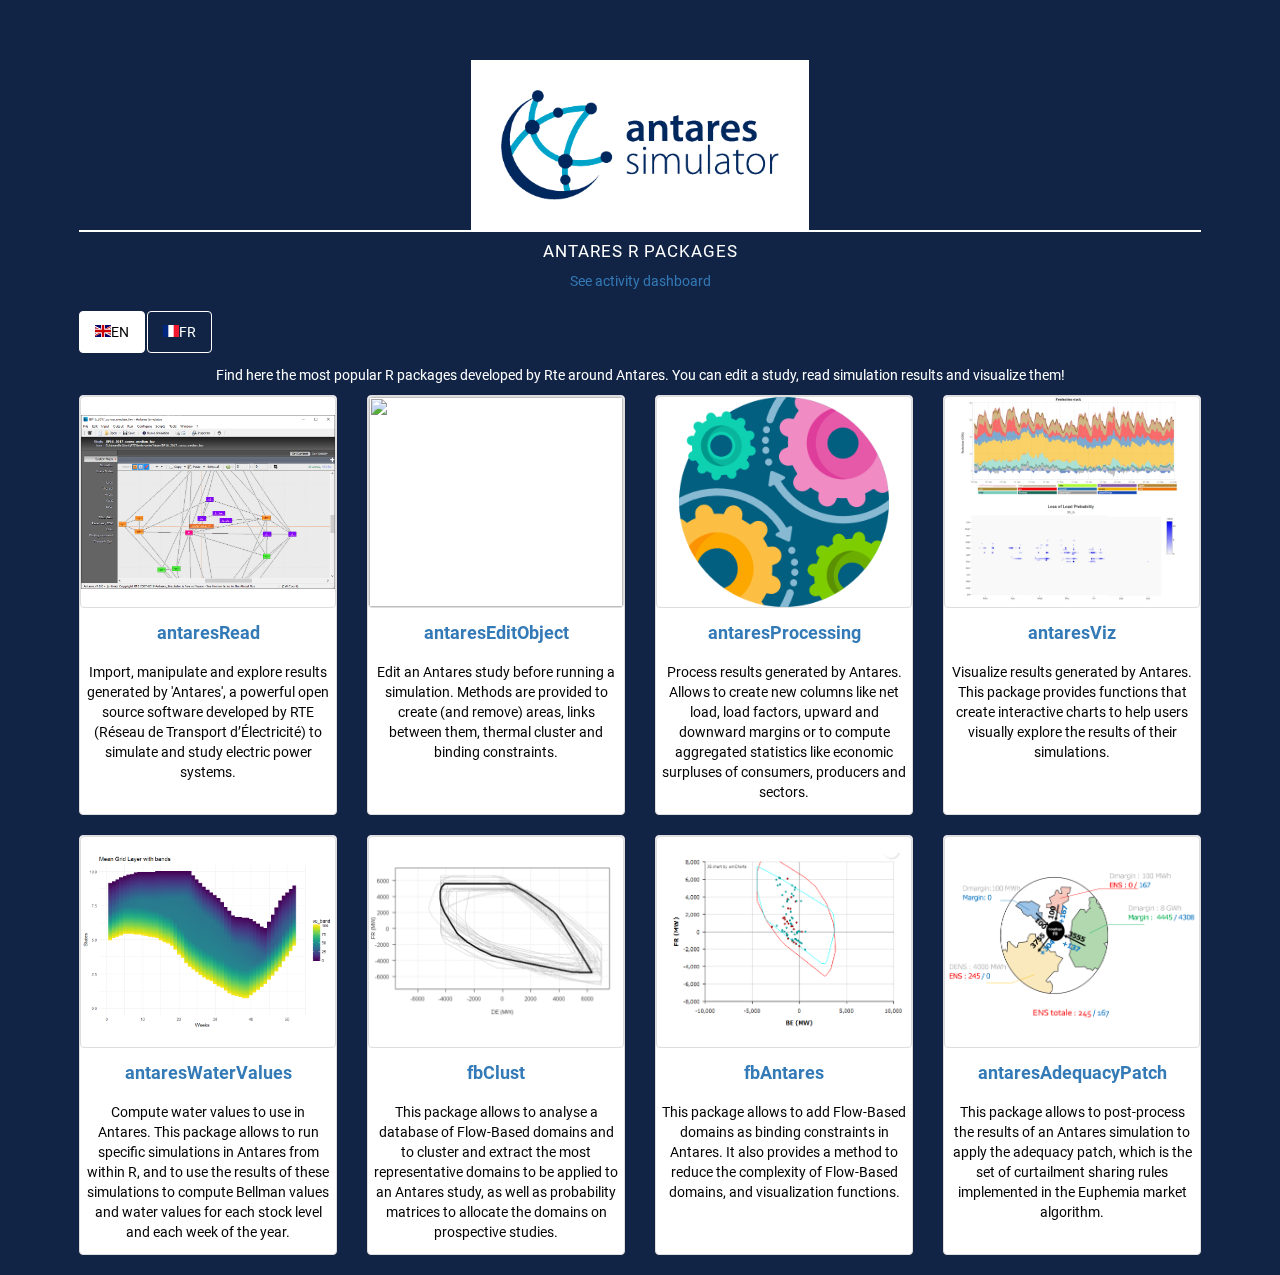
==== docs/index.html @ cfc81ed7 "add param yml to change output dire site + all site content" ====
<!DOCTYPE html>

<html>

<head>

<meta charset="utf-8" />
<meta name="generator" content="pandoc" />
<meta http-equiv="X-UA-Compatible" content="IE=EDGE" />




<title>Packages R Antares</title>

<script src="site_libs/header-attrs-2.26/header-attrs.js"></script>
<script src="site_libs/jquery-3.6.0/jquery-3.6.0.min.js"></script>
<meta name="viewport" content="width=device-width, initial-scale=1" />
<link href="site_libs/bootstrap-3.3.5/css/bootstrap.min.css" rel="stylesheet" />
<script src="site_libs/bootstrap-3.3.5/js/bootstrap.min.js"></script>
<script src="site_libs/bootstrap-3.3.5/shim/html5shiv.min.js"></script>
<script src="site_libs/bootstrap-3.3.5/shim/respond.min.js"></script>
<style>h1 {font-size: 34px;}
       h1.title {font-size: 38px;}
       h2 {font-size: 30px;}
       h3 {font-size: 24px;}
       h4 {font-size: 18px;}
       h5 {font-size: 16px;}
       h6 {font-size: 12px;}
       code {color: inherit; background-color: rgba(0, 0, 0, 0.04);}
       pre:not([class]) { background-color: white }</style>
<script src="site_libs/navigation-1.1/tabsets.js"></script>
<link href="site_libs/highlightjs-9.12.0/default.css" rel="stylesheet" />
<script src="site_libs/highlightjs-9.12.0/highlight.js"></script>
<link href="site_libs/roboto-0.2.0/css/roboto.css" rel="stylesheet" />
<script src="site_libs/htmlwidgets-1.6.4/htmlwidgets.js"></script>
<link href="site_libs/particlesjs-2.0.0/particles.css" rel="stylesheet" />
<script src="site_libs/particlesjs-2.0.0/particles.min.js"></script>
<script src="site_libs/particles-binding-0.1.1/particles.js"></script>

<style type="text/css">
  code{white-space: pre-wrap;}
  span.smallcaps{font-variant: small-caps;}
  span.underline{text-decoration: underline;}
  div.column{display: inline-block; vertical-align: top; width: 50%;}
  div.hanging-indent{margin-left: 1.5em; text-indent: -1.5em;}
  ul.task-list{list-style: none;}
    </style>

<style type="text/css">code{white-space: pre;}</style>
<script type="text/javascript">
if (window.hljs) {
  hljs.configure({languages: []});
  hljs.initHighlightingOnLoad();
  if (document.readyState && document.readyState === "complete") {
    window.setTimeout(function() { hljs.initHighlighting(); }, 0);
  }
}
</script>









<style type = "text/css">
.main-container {
  max-width: 940px;
  margin-left: auto;
  margin-right: auto;
}
img {
  max-width:100%;
}
.tabbed-pane {
  padding-top: 12px;
}
.html-widget {
  margin-bottom: 20px;
}
button.code-folding-btn:focus {
  outline: none;
}
summary {
  display: list-item;
}
details > summary > p:only-child {
  display: inline;
}
pre code {
  padding: 0;
}
</style>



<!-- tabsets -->

<style type="text/css">
.tabset-dropdown > .nav-tabs {
  display: inline-table;
  max-height: 500px;
  min-height: 44px;
  overflow-y: auto;
  border: 1px solid #ddd;
  border-radius: 4px;
}

.tabset-dropdown > .nav-tabs > li.active:before, .tabset-dropdown > .nav-tabs.nav-tabs-open:before {
  content: "\e259";
  font-family: 'Glyphicons Halflings';
  display: inline-block;
  padding: 10px;
  border-right: 1px solid #ddd;
}

.tabset-dropdown > .nav-tabs.nav-tabs-open > li.active:before {
  content: "\e258";
  font-family: 'Glyphicons Halflings';
  border: none;
}

.tabset-dropdown > .nav-tabs > li.active {
  display: block;
}

.tabset-dropdown > .nav-tabs > li > a,
.tabset-dropdown > .nav-tabs > li > a:focus,
.tabset-dropdown > .nav-tabs > li > a:hover {
  border: none;
  display: inline-block;
  border-radius: 4px;
  background-color: transparent;
}

.tabset-dropdown > .nav-tabs.nav-tabs-open > li {
  display: block;
  float: none;
}

.tabset-dropdown > .nav-tabs > li {
  display: none;
}
</style>

<!-- code folding -->




</head>

<body>


<div class="container-fluid main-container">




<div id="header">




</div>


<style type="text/css">
body {
  /*font-family: Georgia, "Times New Roman", Times, serif !important;*/
  /*font-family: 'Roboto', sans-serif !important;*/
  /*font: normal normal bold 55px/1.4em raleway,sans-serif;*/
  background-color: #112446 !important;
  color: #FFF !important;
}

.main-container {
  top: 15px;
  width:90% !important;
  max-width: 1400px !important;
  margin: 0 auto;
}


.logo {
  display: block;
  background: white;
  padding: 30px;
  height: 170px;
  margin-left: auto;
  margin-right: auto;
  margin-top: 60px;
}

.logo-xs {
  display: block;
  background: white;
  padding: 30px;
  height: 110px;
  margin-left: auto;
  margin-right: auto;
  margin-top: 30px;
}

.title {
  text-align: center;
  font-weight:bold;
  border-top: 2px solid white;
  margin-top: 0;
  text-transform: uppercase;
  font-size: 17px;
  padding-top: 10px;
  letter-spacing: 1px;
  font-weight: 400;
}

.thumbnail-content {
  color: #000;
  padding: 5px;
  text-align: center;
}

.thumbnail-title {
  padding: 5px;
  text-align: center;
}

.thumbnail {
  position: relative;
  padding: 0px;
  margin-bottom: 20px;
  overflow: auto;
}

.thumbnail img {
  width: 100%;
  height: 210px;
  object-fit: contain;
}

.nav-pills>li.active>a, .nav-pills>li.active>a:focus, .nav-pills>li.active>a:hover {
  color: #000;
  background-color: #FFF;
}

.nav-pills>li>a {
  border-radius: 4px;
  color: #FFF;
  border: 1px solid #FFF;
}

.nav>li>a:focus, .nav>li>a:hover {
  color: #000;
}

</style>
<a href="https://antares-simulator.org/" target = "_blank">
<img src="images/antares-logo.png" class="logo hidden-xs"></img>
<img src="images/antares-logo.png" class="logo-xs visible-xs-block"></img>
</a>
<h2 class="title">
Antares R packages
</h2>
<p style="text-align: center;">
<!-- <a href="https://rte-antares-rpackage.github.io/rPackagesRte/dashboard.html" style="color: #FFF;"> -->
<a href="dashboard.html">See activity dashboard</a>
<!-- See activity dashboard --> </a>
</p>
<style>body {font-family: 'Roboto', sans-serif;}</style>
<div id="htmlwidget-51f624d1ab139cd00fb8" style="width:672px;height:0px;" class="particles html-widget"></div>
<script type="application/json" data-for="htmlwidget-51f624d1ab139cd00fb8">{"x":{"config":{"particles":{"number":{"value":80,"density":{"enable":true,"value_area":800}},"color":{"value":"#ff9800"},"shape":{"type":"circle","stroke":{"width":0,"color":"#000000"},"polygon":{"nb_sides":5},"image":{"src":"img/github.svg","width":100,"height":100}},"opacity":{"value":1,"random":false,"anim":{"enable":false,"speed":1,"opacity_min":0.1,"sync":false}},"size":{"value":5,"random":true,"anim":{"enable":false,"speed":40,"size_min":0.1,"sync":false}},"line_linked":{"enable":true,"distance":150,"color":"#ff9800","opacity":1,"width":1},"move":{"enable":true,"speed":6,"direction":"none","random":false,"straight":false,"out_mode":"out","bounce":false,"attract":{"enable":false,"rotateX":600,"rotateY":1200}}},"interactivity":{"detect_on":"canvas","events":{"onhover":{"enable":true,"mode":"repulse"},"onclick":{"enable":true,"mode":"push"},"resize":true}},"modes":{"grab":{"distance":400,"line_linked":{"opacity":1}},"bubble":{"distance":400,"size":40,"duration":2,"opacity":8,"speed":3},"repulse":{"distance":200,"duration":0.4},"push":{"particles_nb":4},"remove":{"particles_nb":2}},"retina_detect":true},"target_id":null,"timeout":1000},"evals":[],"jsHooks":[]}</script>
<div id="section"
class="section level1 tabset tabset-fade tabset-pills">
<h1 class="tabset tabset-fade tabset-pills"></h1>
<div id="en" class="section level2">
<h2><span>
<img src="assets/flags/gb.svg" width="16" height="12" style="vertical-align: 0px;"/>EN</span></h2>
<p style="text-align: center; color: #FFF;">
Find here the most popular R packages developed by Rte around Antares.
You can edit a study, read simulation results and visualize them!
</p>
<div class="row">
<div class="col-sm-3">
<div class="thumbnail" style="height: 420px;">
<a href="https://rte-antares-rpackage.github.io/antaresRead/index.html" target="_blank" class="thumbnail" style="margin-bottom: 5px">
<div class="item-image" style="text-align: center;">
<img src="images/antaresRead.png"/>
</div>
</a>
<h4 class="thumbnail-title">
<b>
<a href="https://rte-antares-rpackage.github.io/antaresRead/index.html" target="_blank">antaresRead</a>
</b>
</h4>
<div class="thumbnail-content">Import, manipulate and explore results generated by 'Antares', a powerful open source software developed by RTE (Réseau de Transport d’Électricité) to simulate and study electric power systems.</div>
</div>
</div>
<div class="col-sm-3">
<div class="thumbnail" style="height: 420px;">
<a href="https://rte-antares-rpackage.github.io/antaresEditObject/index.html" target="_blank" class="thumbnail" style="margin-bottom: 5px">
<div class="item-image" style="text-align: center;">
<img src="images/antaresEditObject.png"/>
</div>
</a>
<h4 class="thumbnail-title">
<b>
<a href="https://rte-antares-rpackage.github.io/antaresEditObject/index.html" target="_blank">antaresEditObject</a>
</b>
</h4>
<div class="thumbnail-content">Edit an Antares study before running a simulation. Methods are provided to create (and remove) areas, links between them, thermal cluster and binding constraints.</div>
</div>
</div>
<div class="col-sm-3">
<div class="thumbnail" style="height: 420px;">
<a href="https://github.com/rte-antares-rpackage/antaresProcessing" target="_blank" class="thumbnail" style="margin-bottom: 5px">
<div class="item-image" style="text-align: center;">
<img src="images/gears.png"/>
</div>
</a>
<h4 class="thumbnail-title">
<b>
<a href="https://github.com/rte-antares-rpackage/antaresProcessing" target="_blank">antaresProcessing</a>
</b>
</h4>
<div class="thumbnail-content">Process results generated by Antares. Allows to create new columns like net load, load factors, upward and downward margins or to compute aggregated statistics like economic surpluses of consumers, producers and sectors.</div>
</div>
</div>
<div class="col-sm-3">
<div class="thumbnail" style="height: 420px;">
<a href="https://rte-antares-rpackage.github.io/antaresViz/index.html" target="_blank" class="thumbnail" style="margin-bottom: 5px">
<div class="item-image" style="text-align: center;">
<img src="images/antaresViz.jpg"/>
</div>
</a>
<h4 class="thumbnail-title">
<b>
<a href="https://rte-antares-rpackage.github.io/antaresViz/index.html" target="_blank">antaresViz</a>
</b>
</h4>
<div class="thumbnail-content">Visualize results generated by Antares. This package provides functions that create interactive charts to help users visually explore the results of their simulations.</div>
</div>
</div>
<div class="col-sm-3">
<div class="thumbnail" style="height: 420px;">
<a href="https://github.com/rte-antares-rpackage/antaresWaterValues" target="_blank" class="thumbnail" style="margin-bottom: 5px">
<div class="item-image" style="text-align: center;">
<img src="images/antaresWaterValues.png"/>
</div>
</a>
<h4 class="thumbnail-title">
<b>
<a href="https://github.com/rte-antares-rpackage/antaresWaterValues" target="_blank">antaresWaterValues</a>
</b>
</h4>
<div class="thumbnail-content">Compute water values to use in Antares. This package allows to run specific simulations in Antares from within R, and to use the results of these simulations to compute Bellman values and water values for each stock level and each week of the year.</div>
</div>
</div>
<div class="col-sm-3">
<div class="thumbnail" style="height: 420px;">
<a href="https://github.com/rte-antares-rpackage/fbClust" target="_blank" class="thumbnail" style="margin-bottom: 5px">
<div class="item-image" style="text-align: center;">
<img src="images/fbclust.png"/>
</div>
</a>
<h4 class="thumbnail-title">
<b>
<a href="https://github.com/rte-antares-rpackage/fbClust" target="_blank">fbClust</a>
</b>
</h4>
<div class="thumbnail-content">This package allows to analyse a database of Flow-Based domains and to cluster and extract the most representative domains to be applied to an Antares study, as well as probability matrices to allocate the domains on prospective studies.</div>
</div>
</div>
<div class="col-sm-3">
<div class="thumbnail" style="height: 420px;">
<a href="https://github.com/rte-antares-rpackage/fbAntares" target="_blank" class="thumbnail" style="margin-bottom: 5px">
<div class="item-image" style="text-align: center;">
<img src="images/fbantares.png"/>
</div>
</a>
<h4 class="thumbnail-title">
<b>
<a href="https://github.com/rte-antares-rpackage/fbAntares" target="_blank">fbAntares</a>
</b>
</h4>
<div class="thumbnail-content">This package allows to add Flow-Based domains as binding constraints in Antares. It also provides a method to reduce the complexity of Flow-Based domains, and visualization functions.</div>
</div>
</div>
<div class="col-sm-3">
<div class="thumbnail" style="height: 420px;">
<a href="https://github.com/rte-antares-rpackage/antaresAdequacyPatch" target="_blank" class="thumbnail" style="margin-bottom: 5px">
<div class="item-image" style="text-align: center;">
<img src="images/adequacypatch.png"/>
</div>
</a>
<h4 class="thumbnail-title">
<b>
<a href="https://github.com/rte-antares-rpackage/antaresAdequacyPatch" target="_blank">antaresAdequacyPatch</a>
</b>
</h4>
<div class="thumbnail-content">This package allows to post-process the results of an Antares simulation to apply the adequacy patch, which is the set of curtailment sharing rules implemented in the Euphemia market algorithm.</div>
</div>
</div>
</div>
</div>
<div id="fr" class="section level2">
<h2><span>
<img src="assets/flags/fr.svg" width="16" height="12" style="vertical-align: 0px;"/>FR</span></h2>
<p style="text-align: center; color: #FFF;">
Retouvez ici les packages R les plus populaires développés par Rte
autour d’Antares. Vous pouvez éditer une étude, lire les résultats de
simulations et les visualiser !
</p>
<div class="row">
<div class="col-sm-3">
<div class="thumbnail" style="height: 420px;">
<a href="https://rte-antares-rpackage.github.io/antaresRead/index.html" target="_blank" class="thumbnail" style="margin-bottom: 5px">
<div class="item-image" style="text-align: center;">
<img src="images/antaresRead.png"/>
</div>
</a>
<h4 class="thumbnail-title">
<b>
<a href="https://rte-antares-rpackage.github.io/antaresRead/index.html" target="_blank">antaresRead</a>
</b>
</h4>
<div class="thumbnail-content">Importer, manipuler et explorer les résultats d'une simulation Antares.</div>
</div>
</div>
<div class="col-sm-3">
<div class="thumbnail" style="height: 420px;">
<a href="https://rte-antares-rpackage.github.io/antaresEditObject/index.html" target="_blank" class="thumbnail" style="margin-bottom: 5px">
<div class="item-image" style="text-align: center;">
<img src="images/antaresEditObject.png"/>
</div>
</a>
<h4 class="thumbnail-title">
<b>
<a href="https://rte-antares-rpackage.github.io/antaresEditObject/index.html" target="_blank">antaresEditObject</a>
</b>
</h4>
<div class="thumbnail-content">Modifier une étude Antares avant de lancer une simulation. Les méthodes fournies permettent notamment de créer et de supprimer les zones, les liens entre elles, les clusters thermiques et les contraintes couplantes.</div>
</div>
</div>
<div class="col-sm-3">
<div class="thumbnail" style="height: 420px;">
<a href="https://github.com/rte-antares-rpackage/antaresProcessing" target="_blank" class="thumbnail" style="margin-bottom: 5px">
<div class="item-image" style="text-align: center;">
<img src="images/gears.png"/>
</div>
</a>
<h4 class="thumbnail-title">
<b>
<a href="https://github.com/rte-antares-rpackage/antaresProcessing" target="_blank">antaresProcessing</a>
</b>
</h4>
<div class="thumbnail-content">Traiter les résultats Antares. Ce package permet notamment de créer des nouvelles colonnes telle que la charge nette, les facteurs de charge, les marges ascendantes et descendantes. Il facilite également le calcul de statistiques agrégées.</div>
</div>
</div>
<div class="col-sm-3">
<div class="thumbnail" style="height: 420px;">
<a href="https://rte-antares-rpackage.github.io/antaresViz/index.html" target="_blank" class="thumbnail" style="margin-bottom: 5px">
<div class="item-image" style="text-align: center;">
<img src="images/antaresViz.jpg"/>
</div>
</a>
<h4 class="thumbnail-title">
<b>
<a href="https://rte-antares-rpackage.github.io/antaresViz/index.html" target="_blank">antaresViz</a>
</b>
</h4>
<div class="thumbnail-content">Visualiser les résultats générés par Antares. Les fonctions fournies permettent de créer des graphiques interactifs qui permettent d'explorer les résultats des simulations.</div>
</div>
</div>
<div class="col-sm-3">
<div class="thumbnail" style="height: 420px;">
<a href="https://github.com/rte-antares-rpackage/antaresWaterValues" target="_blank" class="thumbnail" style="margin-bottom: 5px">
<div class="item-image" style="text-align: center;">
<img src="images/antaresWaterValues.png"/>
</div>
</a>
<h4 class="thumbnail-title">
<b>
<a href="https://github.com/rte-antares-rpackage/antaresWaterValues" target="_blank">antaresWaterValues</a>
</b>
</h4>
<div class="thumbnail-content">Calculer les valeurs de l'eau à utiliser dans Antares. Ce package permet de lancer des simulations spécifiques dans Antares depuis R, et, à partir des résultats, de calculer les valeurs de Bellman et valeurs de l'eau pour chaque niveau de stock et chaque semaine.</div>
</div>
</div>
<div class="col-sm-3">
<div class="thumbnail" style="height: 420px;">
<a href="https://github.com/rte-antares-rpackage/fbClust" target="_blank" class="thumbnail" style="margin-bottom: 5px">
<div class="item-image" style="text-align: center;">
<img src="images/fbclust.png"/>
</div>
</a>
<h4 class="thumbnail-title">
<b>
<a href="https://github.com/rte-antares-rpackage/fbClust" target="_blank">fbClust</a>
</b>
</h4>
<div class="thumbnail-content">Ce package permet d'analyser une base de données de domaines Flow-Based, de les clusteriser et d'extraire les domaines les plus représentatifs pour les utiliser dans des études Antares, ainsi que des matrices de proabailité pour allouer ces domaines à des études prospectives.</div>
</div>
</div>
<div class="col-sm-3">
<div class="thumbnail" style="height: 420px;">
<a href="https://github.com/rte-antares-rpackage/fbAntares" target="_blank" class="thumbnail" style="margin-bottom: 5px">
<div class="item-image" style="text-align: center;">
<img src="images/fbantares.png"/>
</div>
</a>
<h4 class="thumbnail-title">
<b>
<a href="https://github.com/rte-antares-rpackage/fbAntares" target="_blank">fbAntares</a>
</b>
</h4>
<div class="thumbnail-content">Ce package permet d'ajouter des domaines Flow-Based dans Antares en tant que contraintes couplantes. Il fournit aussi une méthode pour réduire la complexité des domaines, et des fonctions de visualisation.</div>
</div>
</div>
<div class="col-sm-3">
<div class="thumbnail" style="height: 420px;">
<a href="https://github.com/rte-antares-rpackage/antaresAdequacyPatch" target="_blank" class="thumbnail" style="margin-bottom: 5px">
<div class="item-image" style="text-align: center;">
<img src="images/adequacypatch.png"/>
</div>
</a>
<h4 class="thumbnail-title">
<b>
<a href="https://github.com/rte-antares-rpackage/antaresAdequacyPatch" target="_blank">antaresAdequacyPatch</a>
</b>
</h4>
<div class="thumbnail-content">Ce package permet de post-traiter les résultats d'une simulation Antares pour y appliquer l'adequacy patch, qui est l'ensemble des règles de partage de la défaillance implémenté dans l'algorithme marché Euphemia.</div>
</div>
</div>
</div>
</div>
</div>




</div>

<script>

// add bootstrap table styles to pandoc tables
function bootstrapStylePandocTables() {
  $('tr.odd').parent('tbody').parent('table').addClass('table table-condensed');
}
$(document).ready(function () {
  bootstrapStylePandocTables();
});


</script>

<!-- tabsets -->

<script>
$(document).ready(function () {
  window.buildTabsets("TOC");
});

$(document).ready(function () {
  $('.tabset-dropdown > .nav-tabs > li').click(function () {
    $(this).parent().toggleClass('nav-tabs-open');
  });
});
</script>

<!-- code folding -->


<!-- dynamically load mathjax for compatibility with self-contained -->
<script>
  (function () {
    var script = document.createElement("script");
    script.type = "text/javascript";
    script.src  = "https://mathjax.rstudio.com/latest/MathJax.js?config=TeX-AMS-MML_HTMLorMML";
    document.getElementsByTagName("head")[0].appendChild(script);
  })();
</script>

</body>
</html>
---- docs/site_libs/highlightjs-9.12.0/default.css ----
.hljs-literal {
  color: #990073;
}

.hljs-number {
  color: #099;
}

.hljs-comment {
  color: #998;
  font-style: italic;
}

.hljs-keyword {
  color: #900;
  font-weight: bold;
}

.hljs-string {
  color: #d14;
}
---- docs/site_libs/roboto-0.2.0/css/roboto.css ----
@font-face {
  font-family: 'Roboto';
  font-style: italic;
  font-weight: 300;
  src: url('../fonts/roboto/roboto-v20-latin-300italic.eot'); /* IE9 Compat Modes */
  src: local('Roboto Light Italic'), local('Roboto-LightItalic'),
       url('../fonts/roboto/roboto-v20-latin-300italic.eot?#iefix') format('embedded-opentype'), /* IE6-IE8 */
       url('../fonts/roboto/roboto-v20-latin-300italic.woff2') format('woff2'), /* Super Modern Browsers */
       url('../fonts/roboto/roboto-v20-latin-300italic.woff') format('woff'), /* Modern Browsers */
       url('../fonts/roboto/roboto-v20-latin-300italic.ttf') format('truetype'), /* Safari, Android, iOS */
       url('../fonts/roboto/roboto-v20-latin-300italic.svg#\1') format('svg'); /* Legacy iOS */
}
@font-face {
  font-family: 'Roboto';
  font-style: normal;
  font-weight: 400;
  src: url('../fonts/roboto/roboto-v20-latin-regular.eot'); /* IE9 Compat Modes */
  src: local('Roboto'), local('Roboto-Regular'),
       url('../fonts/roboto/roboto-v20-latin-regular.eot?#iefix') format('embedded-opentype'), /* IE6-IE8 */
       url('../fonts/roboto/roboto-v20-latin-regular.woff2') format('woff2'), /* Super Modern Browsers */
       url('../fonts/roboto/roboto-v20-latin-regular.woff') format('woff'), /* Modern Browsers */
       url('../fonts/roboto/roboto-v20-latin-regular.ttf') format('truetype'), /* Safari, Android, iOS */
       url('../fonts/roboto/roboto-v20-latin-regular.svg#\1') format('svg'); /* Legacy iOS */
}
@font-face {
  font-family: 'Roboto';
  font-style: normal;
  font-weight: 700;
  src: url('../fonts/roboto/roboto-v20-latin-700.eot'); /* IE9 Compat Modes */
  src: local('Roboto Bold'), local('Roboto-Bold'),
       url('../fonts/roboto/roboto-v20-latin-700.eot?#iefix') format('embedded-opentype'), /* IE6-IE8 */
       url('../fonts/roboto/roboto-v20-latin-700.woff2') format('woff2'), /* Super Modern Browsers */
       url('../fonts/roboto/roboto-v20-latin-700.woff') format('woff'), /* Modern Browsers */
       url('../fonts/roboto/roboto-v20-latin-700.ttf') format('truetype'), /* Safari, Android, iOS */
       url('../fonts/roboto/roboto-v20-latin-700.svg#\1') format('svg'); /* Legacy iOS */
}
---- docs/site_libs/particlesjs-2.0.0/particles.css ----
.particles-full {
  position: fixed;
  top: 0;
  bottom: 0;
  right: 0;
  left: 0;
  z-index: -10;
}
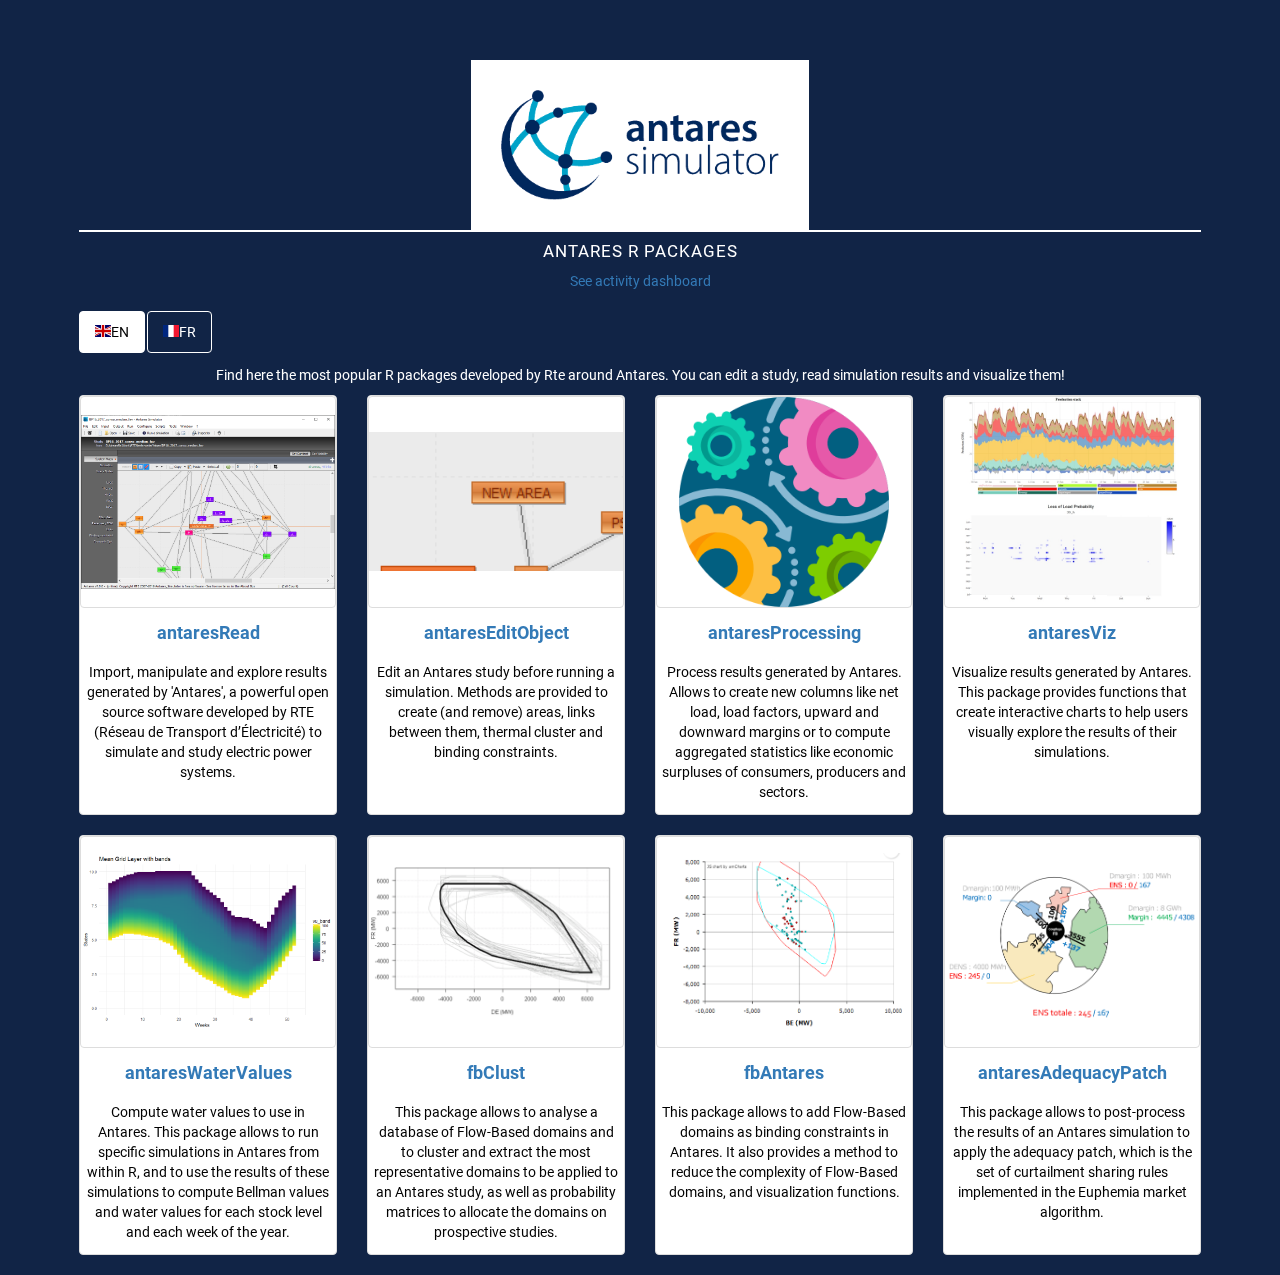
==== commit 4bb59d31: "push site content" ====
--- a/docs/index.html
+++ b/docs/index.html
@@ -271,8 +271,8 @@
 <!-- See activity dashboard --> </a>
 </p>
 <style>body {font-family: 'Roboto', sans-serif;}</style>
-<div id="htmlwidget-51f624d1ab139cd00fb8" style="width:672px;height:0px;" class="particles html-widget"></div>
-<script type="application/json" data-for="htmlwidget-51f624d1ab139cd00fb8">{"x":{"config":{"particles":{"number":{"value":80,"density":{"enable":true,"value_area":800}},"color":{"value":"#ff9800"},"shape":{"type":"circle","stroke":{"width":0,"color":"#000000"},"polygon":{"nb_sides":5},"image":{"src":"img/github.svg","width":100,"height":100}},"opacity":{"value":1,"random":false,"anim":{"enable":false,"speed":1,"opacity_min":0.1,"sync":false}},"size":{"value":5,"random":true,"anim":{"enable":false,"speed":40,"size_min":0.1,"sync":false}},"line_linked":{"enable":true,"distance":150,"color":"#ff9800","opacity":1,"width":1},"move":{"enable":true,"speed":6,"direction":"none","random":false,"straight":false,"out_mode":"out","bounce":false,"attract":{"enable":false,"rotateX":600,"rotateY":1200}}},"interactivity":{"detect_on":"canvas","events":{"onhover":{"enable":true,"mode":"repulse"},"onclick":{"enable":true,"mode":"push"},"resize":true}},"modes":{"grab":{"distance":400,"line_linked":{"opacity":1}},"bubble":{"distance":400,"size":40,"duration":2,"opacity":8,"speed":3},"repulse":{"distance":200,"duration":0.4},"push":{"particles_nb":4},"remove":{"particles_nb":2}},"retina_detect":true},"target_id":null,"timeout":1000},"evals":[],"jsHooks":[]}</script>
+<div id="htmlwidget-f045ad564cb59f8340ef" style="width:672px;height:0px;" class="particles html-widget"></div>
+<script type="application/json" data-for="htmlwidget-f045ad564cb59f8340ef">{"x":{"config":{"particles":{"number":{"value":80,"density":{"enable":true,"value_area":800}},"color":{"value":"#ff9800"},"shape":{"type":"circle","stroke":{"width":0,"color":"#000000"},"polygon":{"nb_sides":5},"image":{"src":"img/github.svg","width":100,"height":100}},"opacity":{"value":1,"random":false,"anim":{"enable":false,"speed":1,"opacity_min":0.1,"sync":false}},"size":{"value":5,"random":true,"anim":{"enable":false,"speed":40,"size_min":0.1,"sync":false}},"line_linked":{"enable":true,"distance":150,"color":"#ff9800","opacity":1,"width":1},"move":{"enable":true,"speed":6,"direction":"none","random":false,"straight":false,"out_mode":"out","bounce":false,"attract":{"enable":false,"rotateX":600,"rotateY":1200}}},"interactivity":{"detect_on":"canvas","events":{"onhover":{"enable":true,"mode":"repulse"},"onclick":{"enable":true,"mode":"push"},"resize":true}},"modes":{"grab":{"distance":400,"line_linked":{"opacity":1}},"bubble":{"distance":400,"size":40,"duration":2,"opacity":8,"speed":3},"repulse":{"distance":200,"duration":0.4},"push":{"particles_nb":4},"remove":{"particles_nb":2}},"retina_detect":true},"target_id":null,"timeout":1000},"evals":[],"jsHooks":[]}</script>
 <div id="section"
 class="section level1 tabset tabset-fade tabset-pills">
 <h1 class="tabset tabset-fade tabset-pills"></h1>
